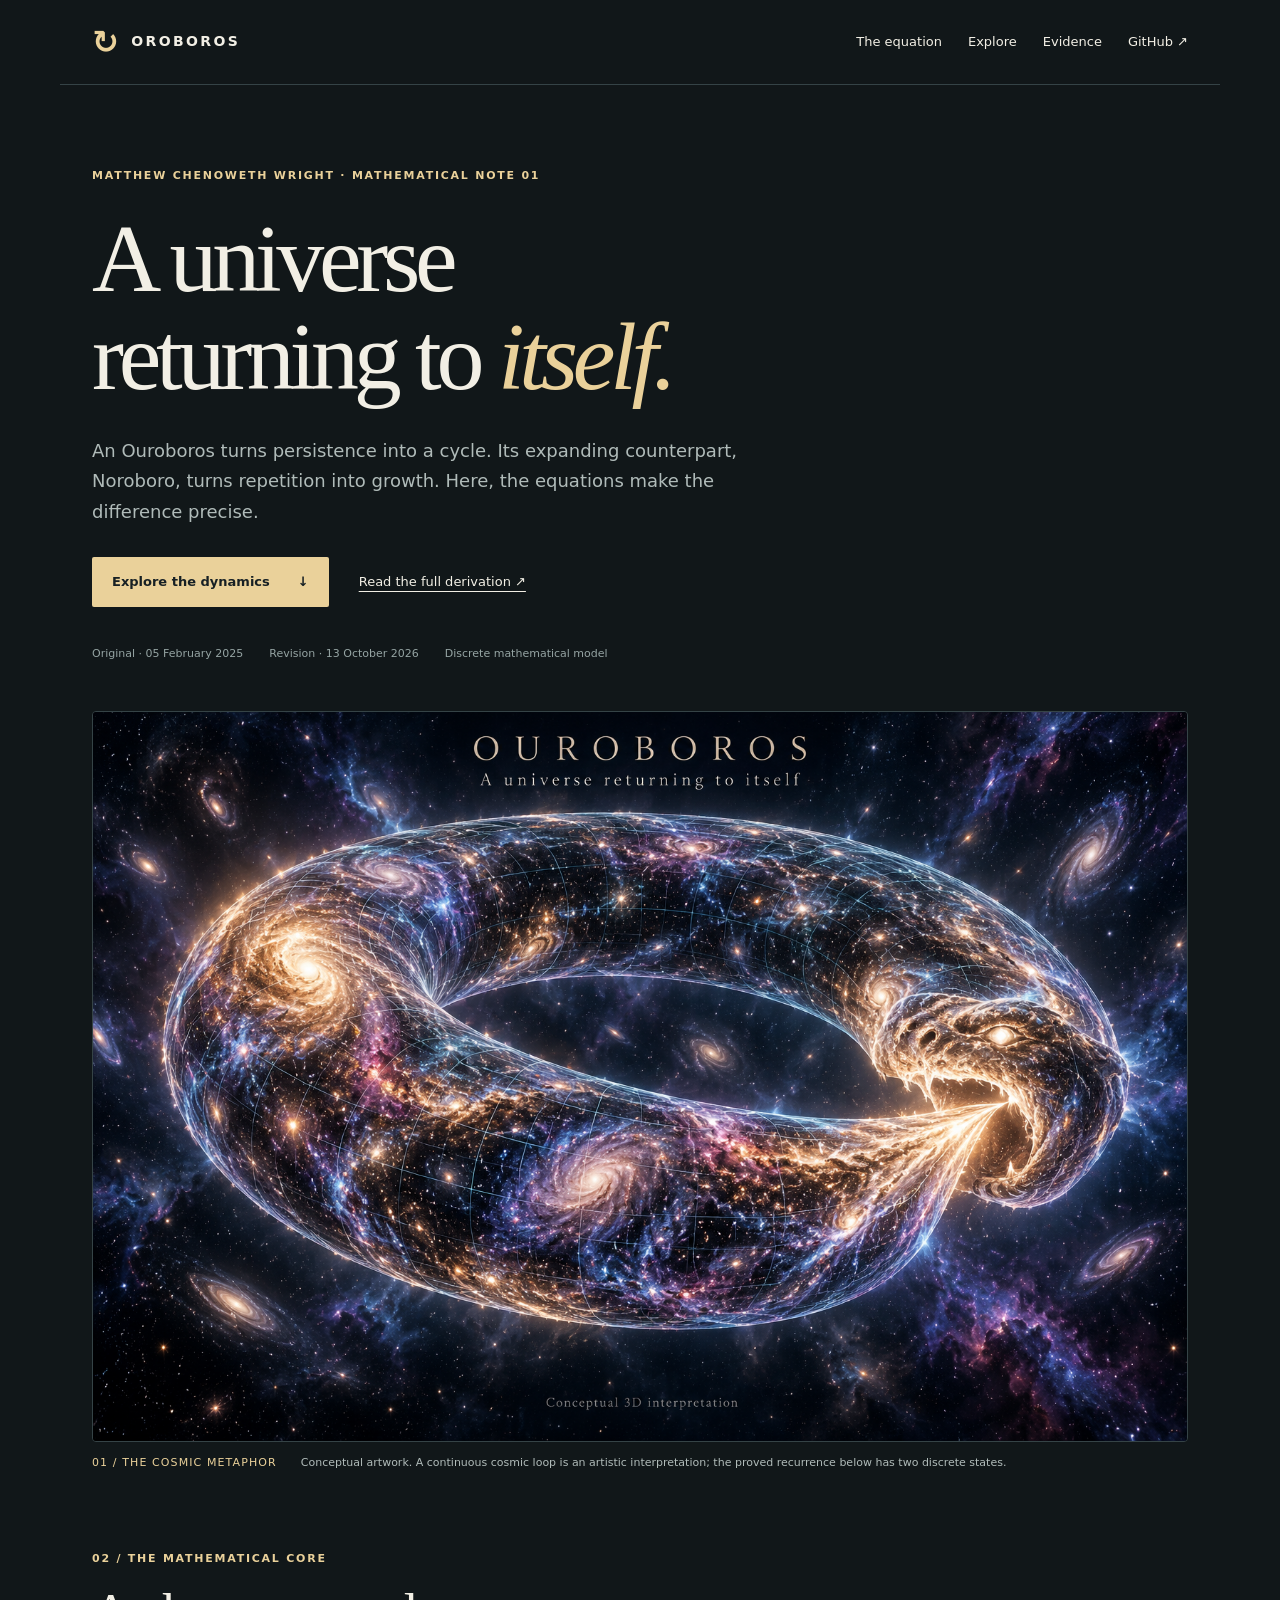
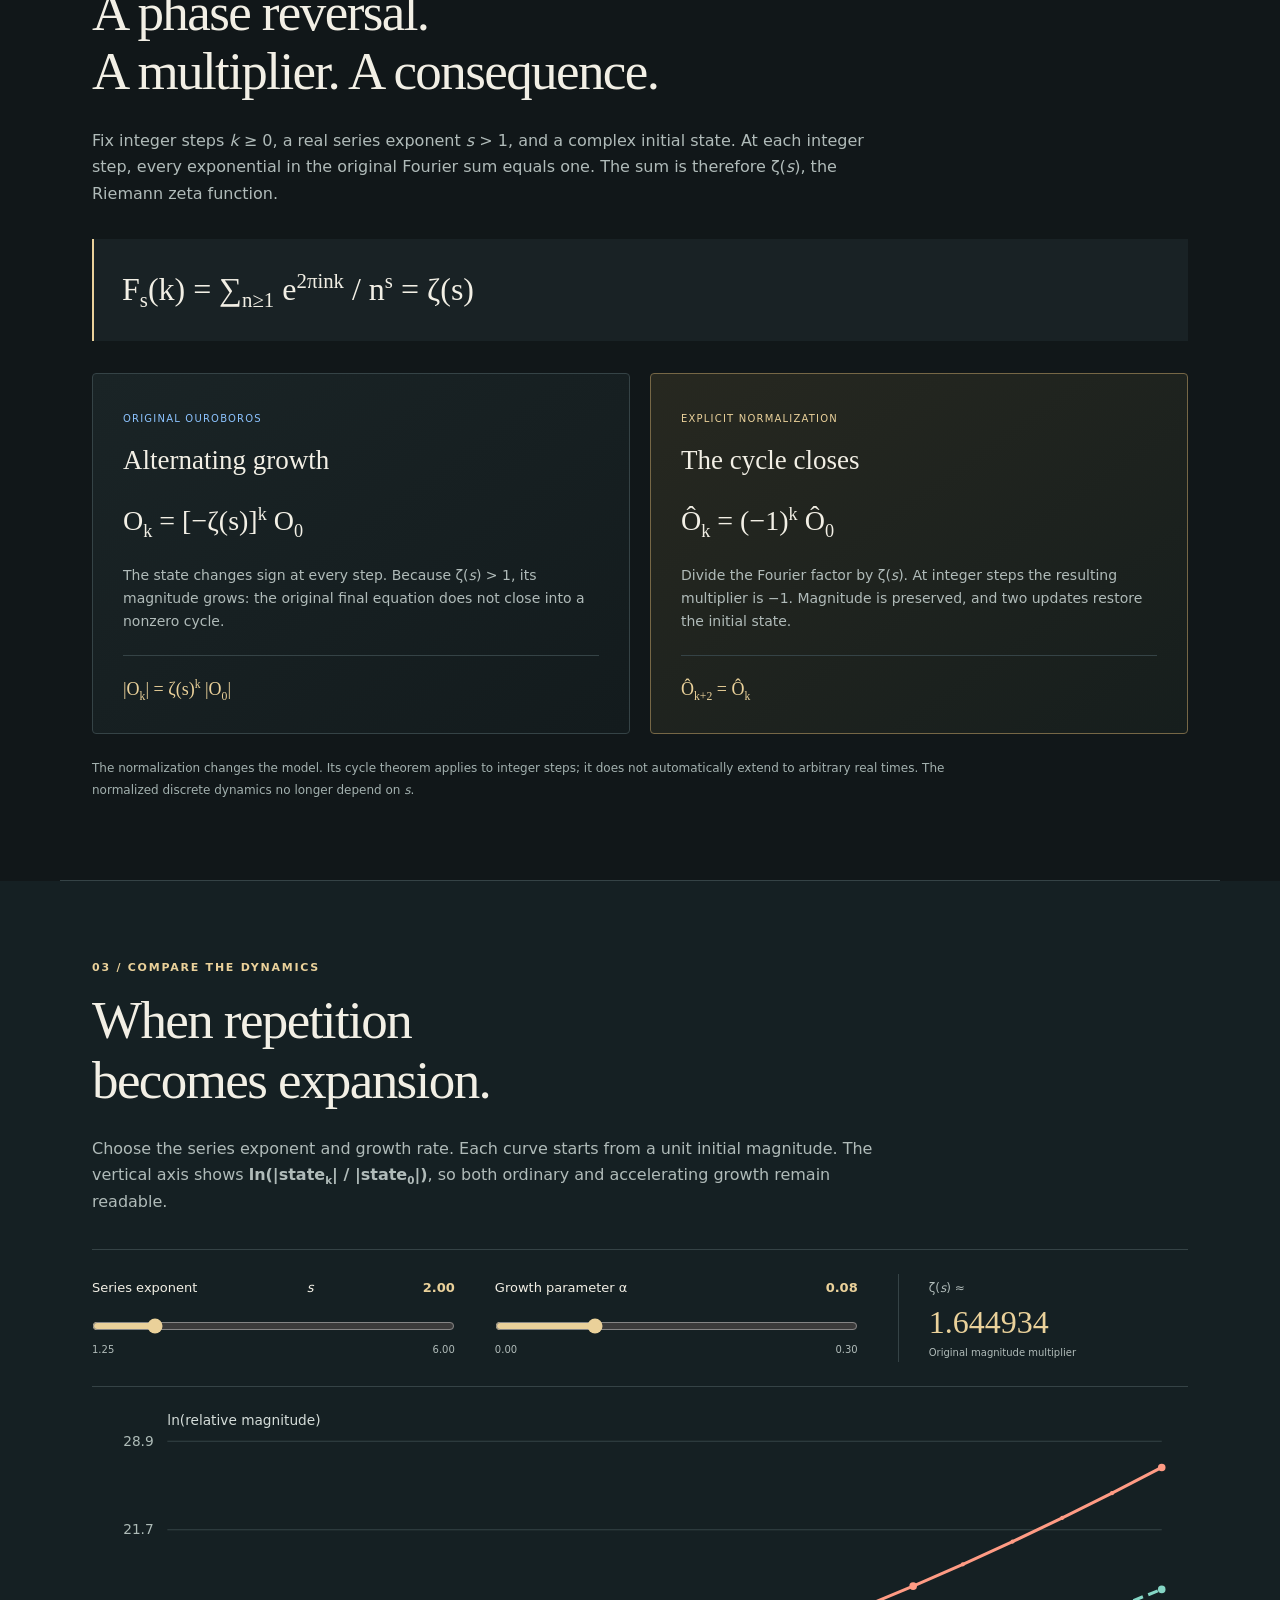
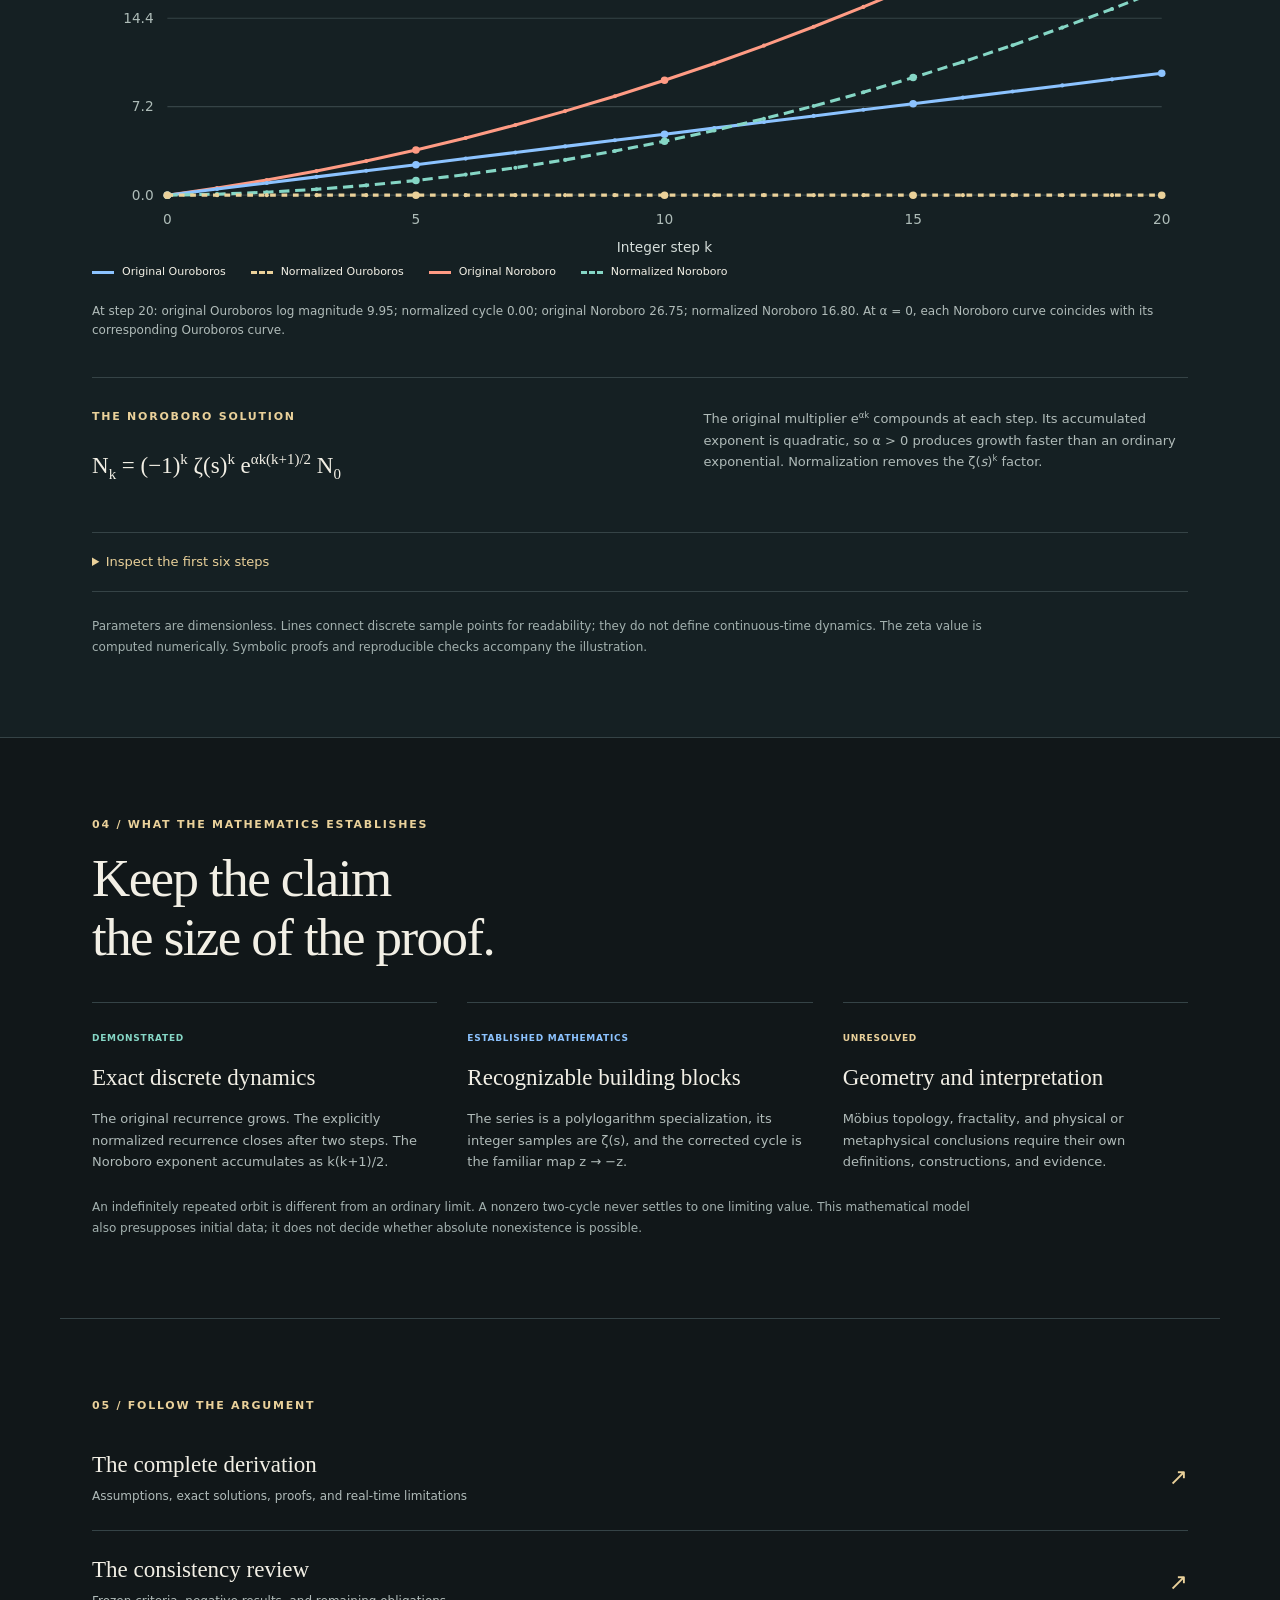
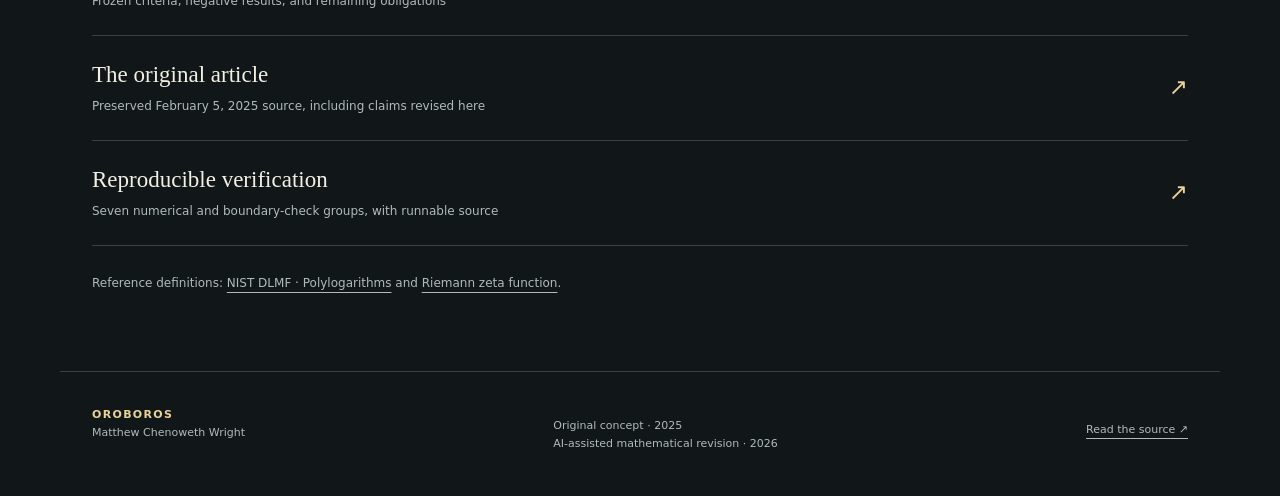
==== index.html @ b9abfb67 "Publish exact Ouroboros derivation, interactive comparison, and cosmic artwork" ====
<!doctype html>
<html lang="en">
<head>
  <meta charset="utf-8">
  <meta name="viewport" content="width=device-width, initial-scale=1">
  <meta name="description" content="Explore the Ouroboros and Noroboro equations: exact solutions, a normalized two-cycle, and an interactive comparison of recursion and growth.">
  <meta name="theme-color" content="#111719">
  <title>Oroboros — Cycles, recursion & growth</title>
  <link rel="stylesheet" href="assets/style.css">
  <script src="src/math.js" defer></script>
  <script src="assets/app.js" defer></script>
</head>
<body>
  <a class="skip" href="#main">Skip to content</a>
  <header class="site-header wrap">
    <a href="#" class="wordmark" aria-label="Oroboros home"><span class="mark" aria-hidden="true">↻</span> OROBOROS</a>
    <nav aria-label="Main navigation"><a href="#derivation">The equation</a><a href="#explore">Explore</a><a href="#evidence">Evidence</a><a href="https://github.com/enuminous/Oroboros">GitHub <span aria-hidden="true">↗</span></a></nav>
  </header>
  <main id="main">
    <section class="hero wrap">
      <p class="eyebrow">MATTHEW CHENOWETH WRIGHT · MATHEMATICAL NOTE 01</p>
      <h1>A universe<br>returning to <em>itself.</em></h1>
      <p class="lede">An Ouroboros turns persistence into a cycle. Its expanding counterpart, Noroboro, turns repetition into growth. Here, the equations make the difference precise.</p>
      <div class="hero-actions"><a class="button" href="#explore">Explore the dynamics <span aria-hidden="true">↓</span></a><a class="text-link" href="https://github.com/enuminous/Oroboros/blob/main/docs/DERIVATION.md">Read the full derivation ↗</a></div>
      <div class="metadata"><span>Original · 05 February 2025</span><span>Revision · 13 October 2026</span><span>Discrete mathematical model</span></div>
    </section>
    <figure class="cosmic wrap">
      <img src="assets/ouroboros-universe.png" alt="Conceptual three-dimensional cosmic Ouroboros: a closed wireframe loop made of galaxies curves into a serpent consuming its own tail." width="1536" height="1024">
      <figcaption><span>01 / THE COSMIC METAPHOR</span> Conceptual artwork. A continuous cosmic loop is an artistic interpretation; the proved recurrence below has two discrete states.</figcaption>
    </figure>
    <section id="derivation" class="section wrap">
      <div class="section-heading"><p class="eyebrow">02 / THE MATHEMATICAL CORE</p><h2>A phase reversal.<br>A multiplier. A consequence.</h2></div>
      <p class="section-intro">Fix integer steps <i>k</i> ≥ 0, a real series exponent <i>s</i> &gt; 1, and a complex initial state. At each integer step, every exponential in the original Fourier sum equals one. The sum is therefore ζ(<i>s</i>), the Riemann zeta function.</p>
      <div class="equation-banner" aria-label="F sub s of k equals the sum over positive integers n of exp 2 pi i n k divided by n to the s, equals zeta of s">
        F<sub>s</sub>(k) = ∑<sub>n≥1</sub> e<sup>2πink</sup> / n<sup>s</sup> = ζ(s)
      </div>
      <div class="model-grid">
        <article class="model-card"><span class="tag">ORIGINAL OUROBOROS</span><h3>Alternating growth</h3><p class="formula">O<sub>k</sub> = [−ζ(s)]<sup>k</sup> O<sub>0</sub></p><p>The state changes sign at every step. Because ζ(<i>s</i>) &gt; 1, its magnitude grows: the original final equation does not close into a nonzero cycle.</p><p class="result">|O<sub>k</sub>| = ζ(s)<sup>k</sup> |O<sub>0</sub>|</p></article>
        <article class="model-card corrected"><span class="tag">EXPLICIT NORMALIZATION</span><h3>The cycle closes</h3><p class="formula">Ô<sub>k</sub> = (−1)<sup>k</sup> Ô<sub>0</sub></p><p>Divide the Fourier factor by ζ(<i>s</i>). At integer steps the resulting multiplier is −1. Magnitude is preserved, and two updates restore the initial state.</p><p class="result">Ô<sub>k+2</sub> = Ô<sub>k</sub></p></article>
      </div>
      <p class="note">The normalization changes the model. Its cycle theorem applies to integer steps; it does not automatically extend to arbitrary real times. The normalized discrete dynamics no longer depend on <i>s</i>.</p>
    </section>
    <section id="explore" class="section explorer">
      <div class="wrap">
        <div class="section-heading"><p class="eyebrow">03 / COMPARE THE DYNAMICS</p><h2>When repetition<br>becomes expansion.</h2></div>
        <p class="section-intro">Choose the series exponent and growth rate. Each curve starts from a unit initial magnitude. The vertical axis shows <strong>ln(|state<sub>k</sub>| / |state<sub>0</sub>|)</strong>, so both ordinary and accelerating growth remain readable.</p>
        <noscript><p class="note">Enable JavaScript for the interactive comparison. All equations and conclusions remain available on this page and in the derivation.</p></noscript>
        <div class="controls">
          <label for="exponent"><span>Series exponent <i>s</i><output id="exponent-value" for="exponent">2.00</output></span><input id="exponent" type="range" min="1.25" max="6" step="0.25" value="2"><small>1.25 <span>6.00</span></small></label>
          <label for="alpha"><span>Growth parameter α<output id="alpha-value" for="alpha">0.08</output></span><input id="alpha" type="range" min="0" max="0.30" step="0.01" value="0.08"><small>0.00 <span>0.30</span></small></label>
          <div class="zeta-readout"><span>ζ(<i>s</i>) ≈</span><strong id="zeta-value">1.644934</strong><small>Original magnitude multiplier</small></div>
        </div>
        <div class="chart-frame"><svg id="chart" viewBox="0 0 960 400" role="img" aria-labelledby="chart-title chart-description"><title id="chart-title">Log magnitude of four discrete recurrences</title><desc id="chart-description">Interactive comparison across integer steps zero through twenty. The normalized Ouroboros stays at zero log magnitude.</desc><g id="chart-content"></g></svg></div>
        <div class="legend" aria-label="Chart legend"><span class="legend-original">Original Ouroboros</span><span class="legend-cycle">Normalized Ouroboros</span><span class="legend-noroboro">Original Noroboro</span><span class="legend-normalized">Normalized Noroboro</span></div>
        <p id="chart-summary" class="chart-summary" aria-live="polite"></p>
        <div class="growth-formula"><div><p class="eyebrow">THE NOROBORO SOLUTION</p><p class="formula">N<sub>k</sub> = (−1)<sup>k</sup> ζ(s)<sup>k</sup> e<sup>αk(k+1)/2</sup> N<sub>0</sub></p></div><p>The original multiplier e<sup>αk</sup> compounds at each step. Its accumulated exponent is quadratic, so α &gt; 0 produces growth faster than an ordinary exponential. Normalization removes the ζ(<i>s</i>)<sup>k</sup> factor.</p></div>
        <details><summary>Inspect the first six steps</summary><p>These signed values use real initial state 1. The chart above shows magnitude, so sign reversal is visible here.</p><div class="table-scroll"><table><thead><tr><th scope="col">Step k</th><th scope="col">Original O<sub>k</sub></th><th scope="col">Normalized Ô<sub>k</sub></th><th scope="col">Original N<sub>k</sub></th><th scope="col">Normalized N̂<sub>k</sub></th></tr></thead><tbody id="step-table"></tbody></table></div></details>
        <p class="note">Parameters are dimensionless. Lines connect discrete sample points for readability; they do not define continuous-time dynamics. The zeta value is computed numerically. Symbolic proofs and reproducible checks accompany the illustration.</p>
      </div>
    </section>
    <section id="evidence" class="section wrap">
      <div class="section-heading"><p class="eyebrow">04 / WHAT THE MATHEMATICS ESTABLISHES</p><h2>Keep the claim<br>the size of the proof.</h2></div>
      <div class="evidence-grid">
        <article><span class="status demonstrated">DEMONSTRATED</span><h3>Exact discrete dynamics</h3><p>The original recurrence grows. The explicitly normalized recurrence closes after two steps. The Noroboro exponent accumulates as k(k+1)/2.</p></article>
        <article><span class="status established">ESTABLISHED MATHEMATICS</span><h3>Recognizable building blocks</h3><p>The series is a polylogarithm specialization, its integer samples are ζ(s), and the corrected cycle is the familiar map z → −z.</p></article>
        <article><span class="status unresolved">UNRESOLVED</span><h3>Geometry and interpretation</h3><p>Möbius topology, fractality, and physical or metaphysical conclusions require their own definitions, constructions, and evidence.</p></article>
      </div>
      <p class="note">An indefinitely repeated orbit is different from an ordinary limit. A nonzero two-cycle never settles to one limiting value. This mathematical model also presupposes initial data; it does not decide whether absolute nonexistence is possible.</p>
    </section>
    <section class="section resources wrap">
      <p class="eyebrow">05 / FOLLOW THE ARGUMENT</p>
      <a href="https://github.com/enuminous/Oroboros/blob/main/docs/DERIVATION.md"><span><strong>The complete derivation</strong><small>Assumptions, exact solutions, proofs, and real-time limitations</small></span><span aria-hidden="true">↗</span></a>
      <a href="https://github.com/enuminous/Oroboros/blob/main/docs/CONSISTENCY_REVIEW.md"><span><strong>The consistency review</strong><small>Frozen criteria, negative results, and remaining obligations</small></span><span aria-hidden="true">↗</span></a>
      <a href="archive/2025-02-05-original.html"><span><strong>The original article</strong><small>Preserved February 5, 2025 source, including claims revised here</small></span><span aria-hidden="true">↗</span></a>
      <a href="https://github.com/enuminous/Oroboros/blob/main/verification/results.json"><span><strong>Reproducible verification</strong><small>Seven numerical and boundary-check groups, with runnable source</small></span><span aria-hidden="true">↗</span></a>
      <p class="references">Reference definitions: <a href="https://dlmf.nist.gov/25.12#ii">NIST DLMF · Polylogarithms</a> and <a href="https://dlmf.nist.gov/25.2">Riemann zeta function</a>.</p>
    </section>
  </main>
  <footer class="wrap"><p><strong>OROBOROS</strong><br>Matthew Chenoweth Wright</p><p>Original concept · 2025<br>AI-assisted mathematical revision · 2026</p><a href="https://github.com/enuminous/Oroboros">Read the source ↗</a></footer>
</body>
</html>
---- assets/style.css ----
:root{color-scheme:dark;--bg:#111719;--surface:#192225;--ink:#f2efe5;--muted:#b0bbb9;--line:#354346;--gold:#ead19a;--blue:#8cc3ff;--coral:#ff9b84;--mint:#85d6c5;--serif:Georgia,'Times New Roman',serif;--sans:system-ui,-apple-system,BlinkMacSystemFont,'Segoe UI',sans-serif}
*{box-sizing:border-box}html{scroll-behavior:smooth;scroll-padding-top:24px}body{margin:0;background:var(--bg);color:var(--ink);font:16px/1.65 var(--sans)}a{color:inherit;text-decoration-thickness:1px;text-underline-offset:5px}a:hover{color:var(--gold)}button,input{font:inherit}a:focus-visible,input:focus-visible,summary:focus-visible{outline:3px solid var(--gold);outline-offset:6px}p,h1,h2,h3,figure{margin:0}p+p{margin-top:1em}sub,sup{line-height:0;font-size:.65em}.wrap{max-width:1160px;margin-inline:auto;padding-inline:32px}.skip{position:fixed;top:-100px;left:20px;background:var(--gold);color:var(--bg);padding:12px;z-index:3}.skip:focus{top:12px}.site-header{display:flex;justify-content:space-between;align-items:center;gap:24px;padding-block:26px;border-bottom:1px solid var(--line)}.wordmark{text-decoration:none;letter-spacing:.17em;font-size:14px;font-weight:700;display:flex;align-items:center;gap:10px}.mark{font-size:32px;line-height:1;color:var(--gold)}nav{display:flex;gap:26px;font-size:13px}nav a{text-decoration:none}.eyebrow{color:var(--gold);font-size:11px;font-weight:600;letter-spacing:.16em;line-height:1.7}.hero{padding-top:82px;padding-bottom:48px}h1{font:normal clamp(48px,7.8vw,96px)/1.02 var(--serif);letter-spacing:-.055em;margin-block:24px 30px;max-width:980px}h1 em{color:var(--gold);font-weight:normal}.lede{max-width:670px;color:var(--muted);font-size:18px;line-height:1.7}.hero-actions{display:flex;gap:30px;align-items:center;flex-wrap:wrap;margin-top:30px}.button{display:inline-flex;gap:28px;align-items:center;background:var(--gold);color:#172024;text-decoration:none;font-size:13px;font-weight:650;padding:14px 20px;border-radius:2px}.button:hover{background:#f4dfb8;color:#111719}.text-link{font-size:13px}.metadata{display:flex;gap:26px;flex-wrap:wrap;color:#95a4a3;font-size:11px;margin-top:38px}.cosmic img{display:block;width:100%;height:auto;border:1px solid var(--line);border-radius:4px;background:var(--surface)}figcaption{font-size:11px;color:var(--muted);line-height:1.65;margin-top:12px;display:flex;gap:24px}figcaption span{white-space:nowrap;color:var(--gold);letter-spacing:.1em}.section{padding-block:78px;border-bottom:1px solid var(--line)}.section-heading{margin-bottom:26px}h2{font:normal clamp(33px,4.5vw,53px)/1.12 var(--serif);letter-spacing:-.03em;margin-top:14px}.section-intro{color:var(--muted);max-width:800px;font-size:16px}.equation-banner{font:normal clamp(20px,3vw,32px)/1.8 var(--serif);margin-block:32px;padding:22px 28px;background:var(--surface);border-left:2px solid var(--gold);overflow-wrap:anywhere}.model-grid{display:grid;grid-template-columns:1fr 1fr;gap:20px}.model-card{padding:30px;border:1px solid var(--line);border-radius:4px;background:linear-gradient(145deg,#1a2426,#131b1d)}.model-card.corrected{border-color:#766746;background:linear-gradient(145deg,#272820,#161e1d)}.tag{font-size:10px;letter-spacing:.12em;color:var(--blue)}.corrected .tag{color:var(--gold)}h3{font:normal 27px/1.25 var(--serif);margin-top:14px}.formula{font:normal clamp(20px,2.3vw,28px)/1.8 var(--serif);margin-block:18px;overflow-wrap:anywhere}.model-card>p:not(.formula):not(.result){font-size:14px;color:var(--muted)}.result{font:normal 18px/1.5 var(--serif);border-top:1px solid var(--line);padding-top:20px;margin-top:22px;color:var(--gold)}.note{font-size:12px;color:#a3b1af;max-width:900px;margin-top:24px;line-height:1.8}.explorer{background:#152023}.controls{display:grid;grid-template-columns:1fr 1fr .8fr;gap:40px;margin-top:34px;align-items:center;padding:24px 0;border-block:1px solid var(--line)}.controls label{display:block;min-width:0}.controls label>span{display:flex;justify-content:space-between;gap:12px;font-size:13px}.controls output{font-weight:650;color:var(--gold);font-variant-numeric:tabular-nums}.controls input{display:block;width:100%;accent-color:var(--gold);margin:19px 0 8px;cursor:pointer}.controls small{font-size:10px;color:var(--muted);display:block}.controls small>span{float:right}.zeta-readout{border-left:1px solid var(--line);padding-left:30px}.zeta-readout>span{font-size:12px;color:var(--muted)}.zeta-readout strong{display:block;font:normal 32px/1.4 var(--serif);color:var(--gold)}.chart-frame{margin-top:20px;overflow:hidden}#chart{display:block;width:100%;height:auto;min-height:210px;max-height:470px}#chart text{font-family:var(--sans);font-size:12px;fill:#aebcb8}#chart .axis-label{font-size:12px;fill:#d5ddda}.legend{display:flex;flex-wrap:wrap;gap:15px 25px;font-size:11px}.legend span{display:flex;gap:8px;align-items:center}.legend span:before{content:'';display:block;width:22px;border-top:3px solid var(--blue)}.legend .legend-cycle:before{border-color:var(--gold);border-top-style:dashed}.legend .legend-noroboro:before{border-color:var(--coral)}.legend .legend-normalized:before{border-color:var(--mint);border-top-style:dashed}.chart-summary{margin-top:20px;color:var(--muted);font-size:12px;min-height:24px}.growth-formula{margin-top:36px;border-top:1px solid var(--line);padding-top:30px;display:grid;grid-template-columns:1.2fr 1fr;gap:30px;align-items:start}.growth-formula .formula{font-size:23px}.growth-formula>p{font-size:13px;color:var(--muted)}details{border-block:1px solid var(--line);padding:18px 0;margin-top:28px;font-size:12px}summary{cursor:pointer;font-size:13px;color:var(--gold)}details>p{color:var(--muted);margin-top:16px}.table-scroll{overflow:auto}table{width:100%;border-collapse:collapse;margin-top:16px;text-align:right;font-variant-numeric:tabular-nums}th,td{border-bottom:1px solid var(--line);padding:10px;white-space:nowrap}th{font-weight:500;color:var(--muted);font-size:11px}th:first-child,td:first-child{text-align:left}.evidence-grid{display:grid;grid-template-columns:repeat(3,1fr);gap:30px;margin-top:35px}.evidence-grid article{border-top:1px solid var(--line);padding-top:20px}.status{font-size:9px;font-weight:650;letter-spacing:.08em}.demonstrated{color:var(--mint)}.established{color:var(--blue)}.unresolved{color:var(--gold)}.evidence-grid h3{font-size:23px}.evidence-grid p{font-size:13px;color:var(--muted);margin-top:16px}.resources>a{display:flex;justify-content:space-between;align-items:center;gap:20px;border-bottom:1px solid var(--line);padding:23px 0;text-decoration:none}.resources>a strong{font:normal 23px/1.4 var(--serif)}.resources>a small{display:block;color:var(--muted);font-size:12px;margin-top:6px}.resources>a>span:last-child{color:var(--gold);font-size:23px}.resources .eyebrow{margin-bottom:10px}.references{margin-top:28px;font-size:12px;color:var(--muted)}footer{display:flex;justify-content:space-between;gap:30px;padding-block:34px 42px;font-size:11px;color:var(--muted)}footer strong{color:var(--gold);font-size:11px;letter-spacing:.12em}footer a{white-space:nowrap;align-self:center}
@media(max-width:700px){.wrap{padding-inline:22px}.site-header{align-items:flex-start;gap:16px;flex-direction:column;padding-block:20px}nav{gap:21px;font-size:12px;flex-wrap:wrap}.hero{padding-top:48px}.hero h1{margin-top:21px}.lede{font-size:16px}.hero-actions{gap:20px}.metadata{gap:6px 18px;font-size:10px}.cosmic img{max-height:none}figcaption{display:block}figcaption span{display:block;margin-bottom:5px}.section{padding-block:48px}.model-grid{grid-template-columns:1fr}.model-card{padding:24px}.equation-banner{padding:20px 15px;font-size:21px}.controls{grid-template-columns:1fr 1fr;gap:24px}.zeta-readout{grid-column:1/-1;border-left:0;border-top:1px solid var(--line);padding:14px 0 0;display:flex;gap:12px;align-items:center;flex-wrap:wrap}.zeta-readout strong{font-size:25px}.chart-frame{margin-inline:-10px}#chart{min-height:190px}.growth-formula{grid-template-columns:1fr;gap:8px}.evidence-grid{grid-template-columns:1fr;gap:28px}.evidence-grid h3{font-size:26px}.resources>a strong{font-size:21px}footer{flex-wrap:wrap;gap:20px}footer a{width:100%}.legend{gap:10px 18px;font-size:10px}.note{font-size:11px}}
@media(prefers-reduced-motion:reduce){html{scroll-behavior:auto}}
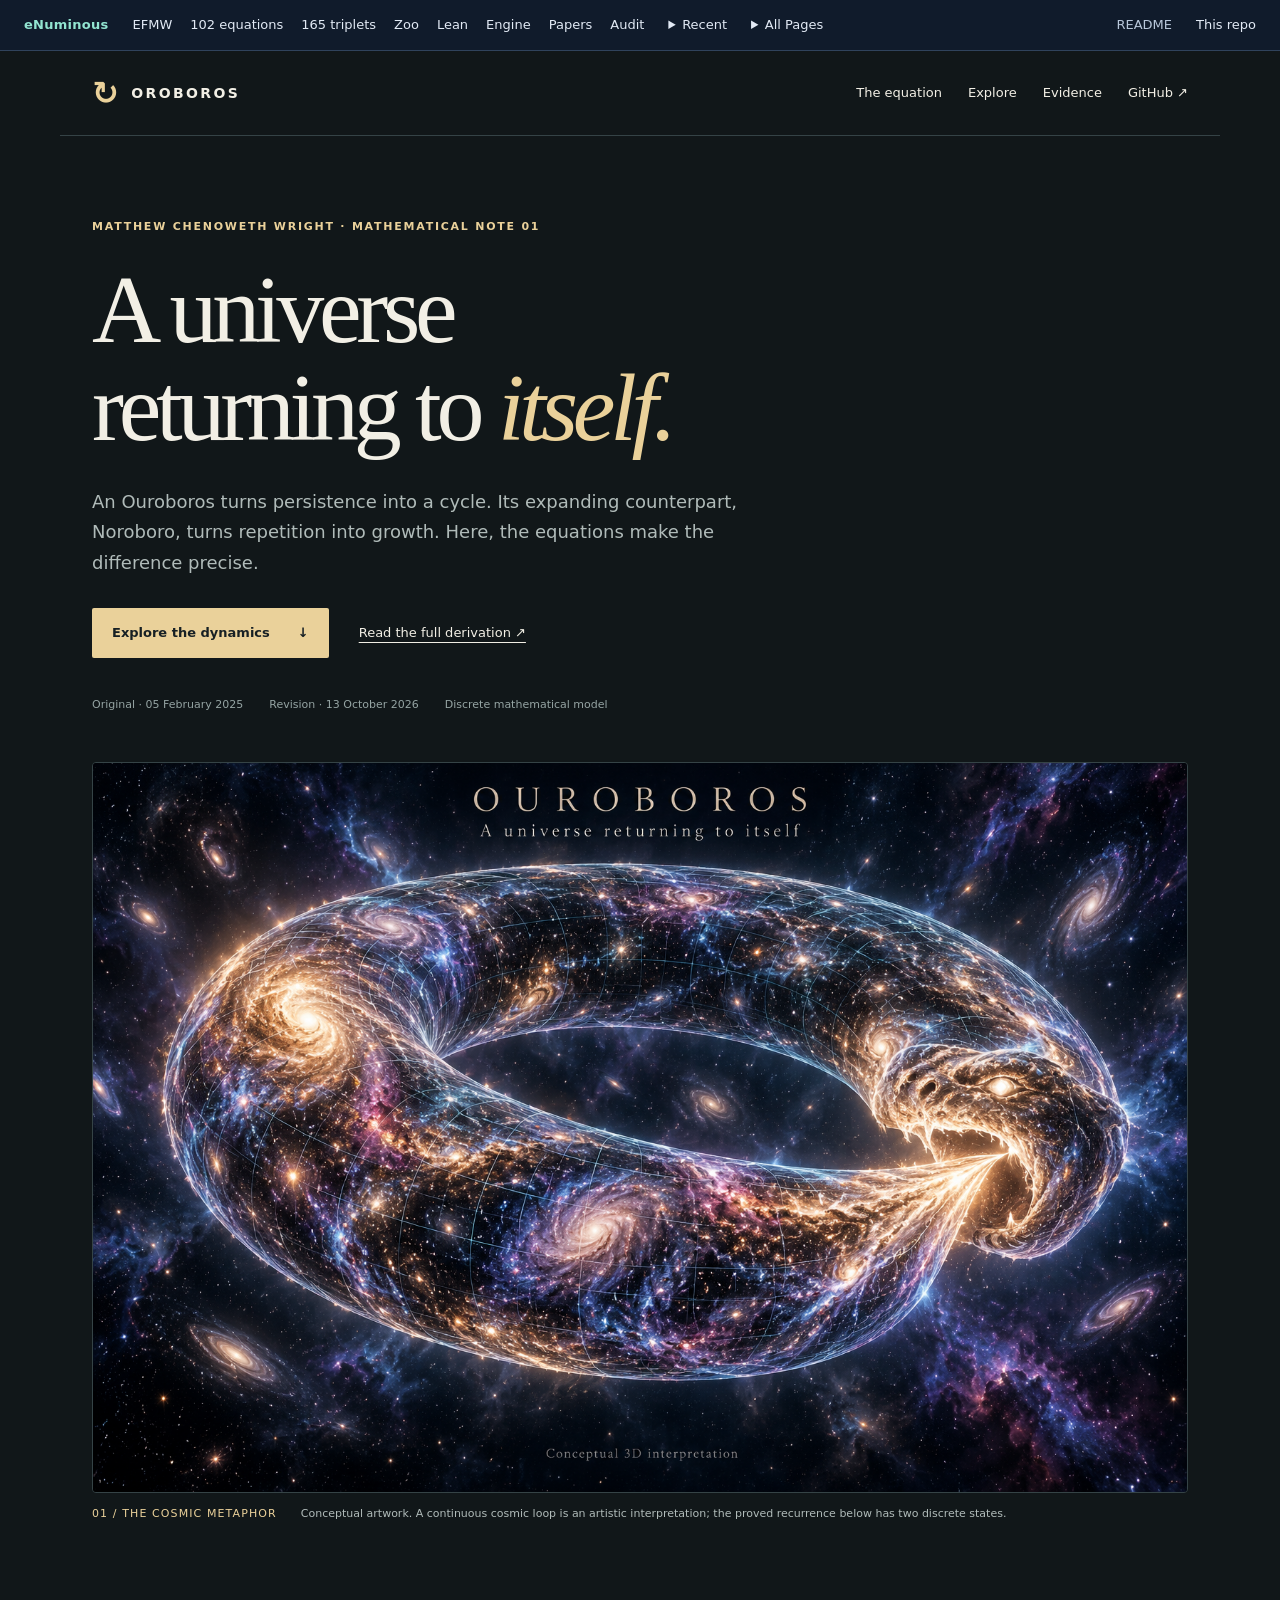
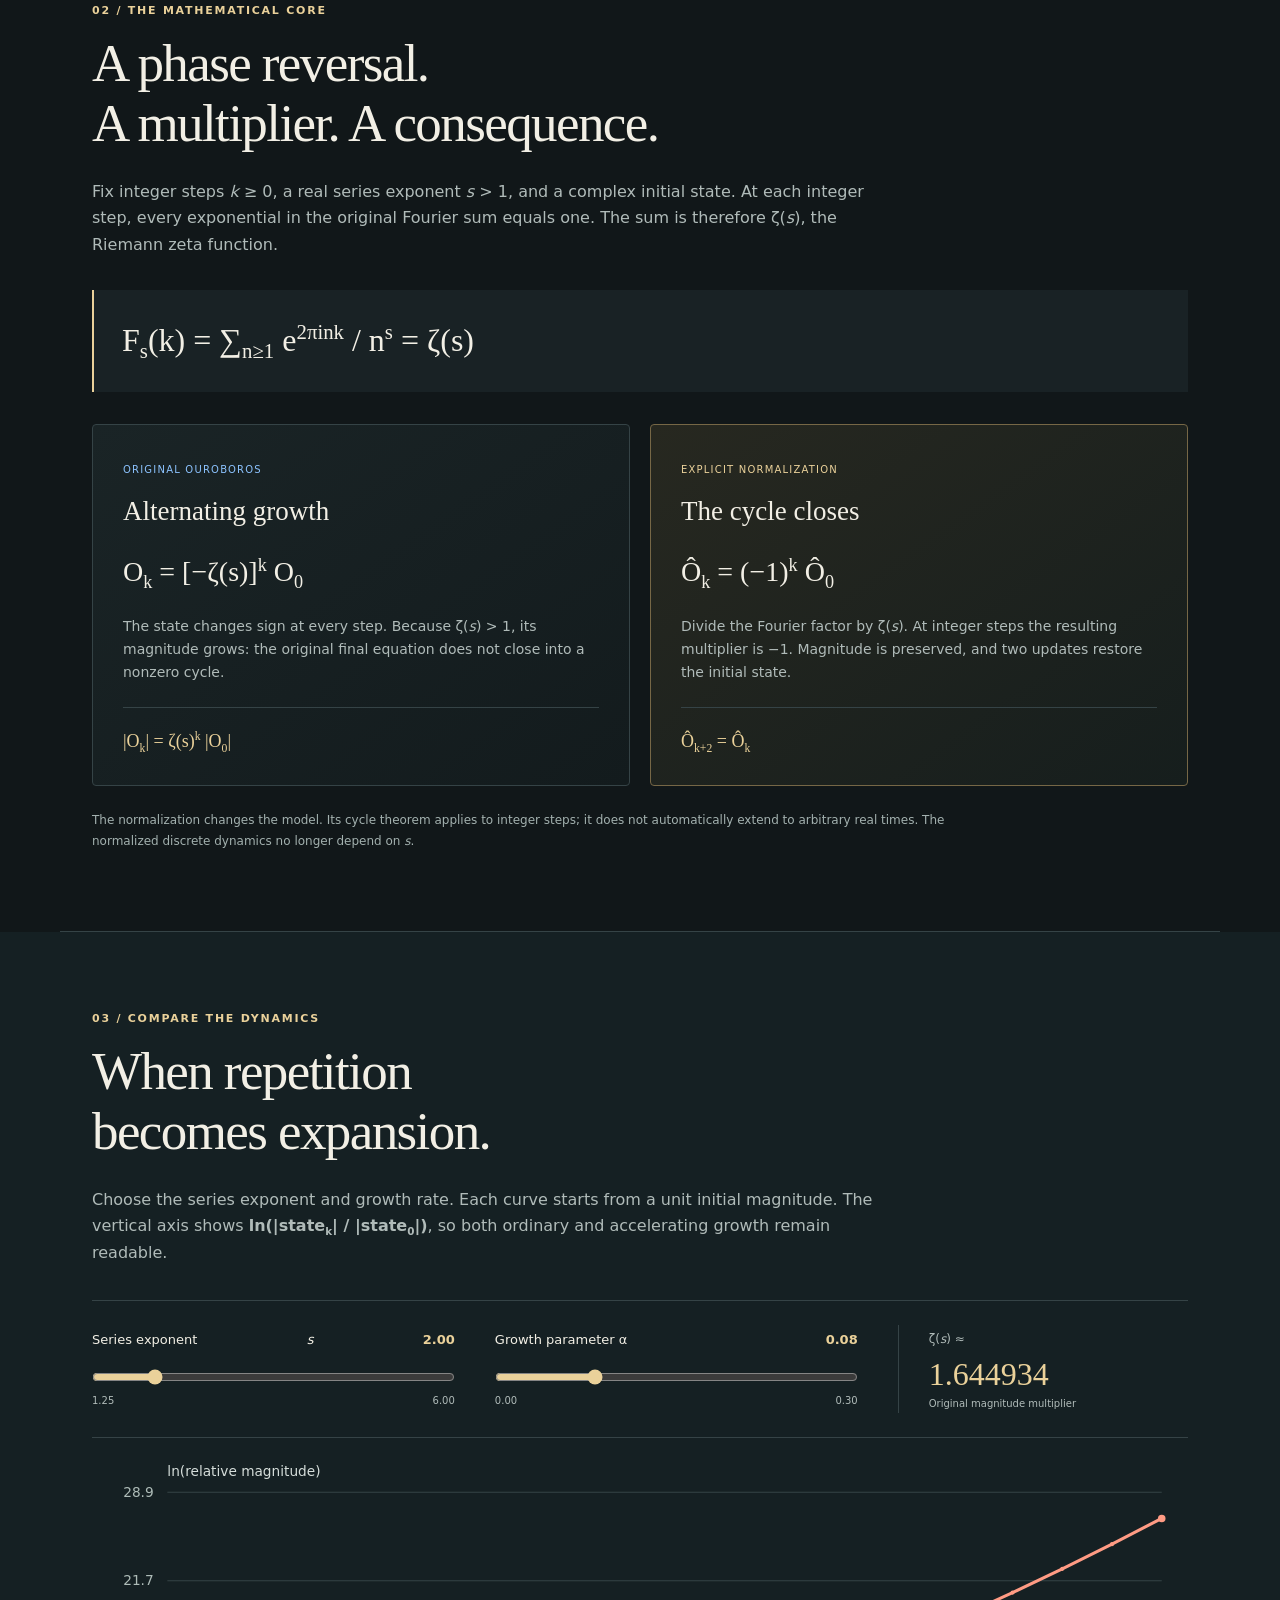
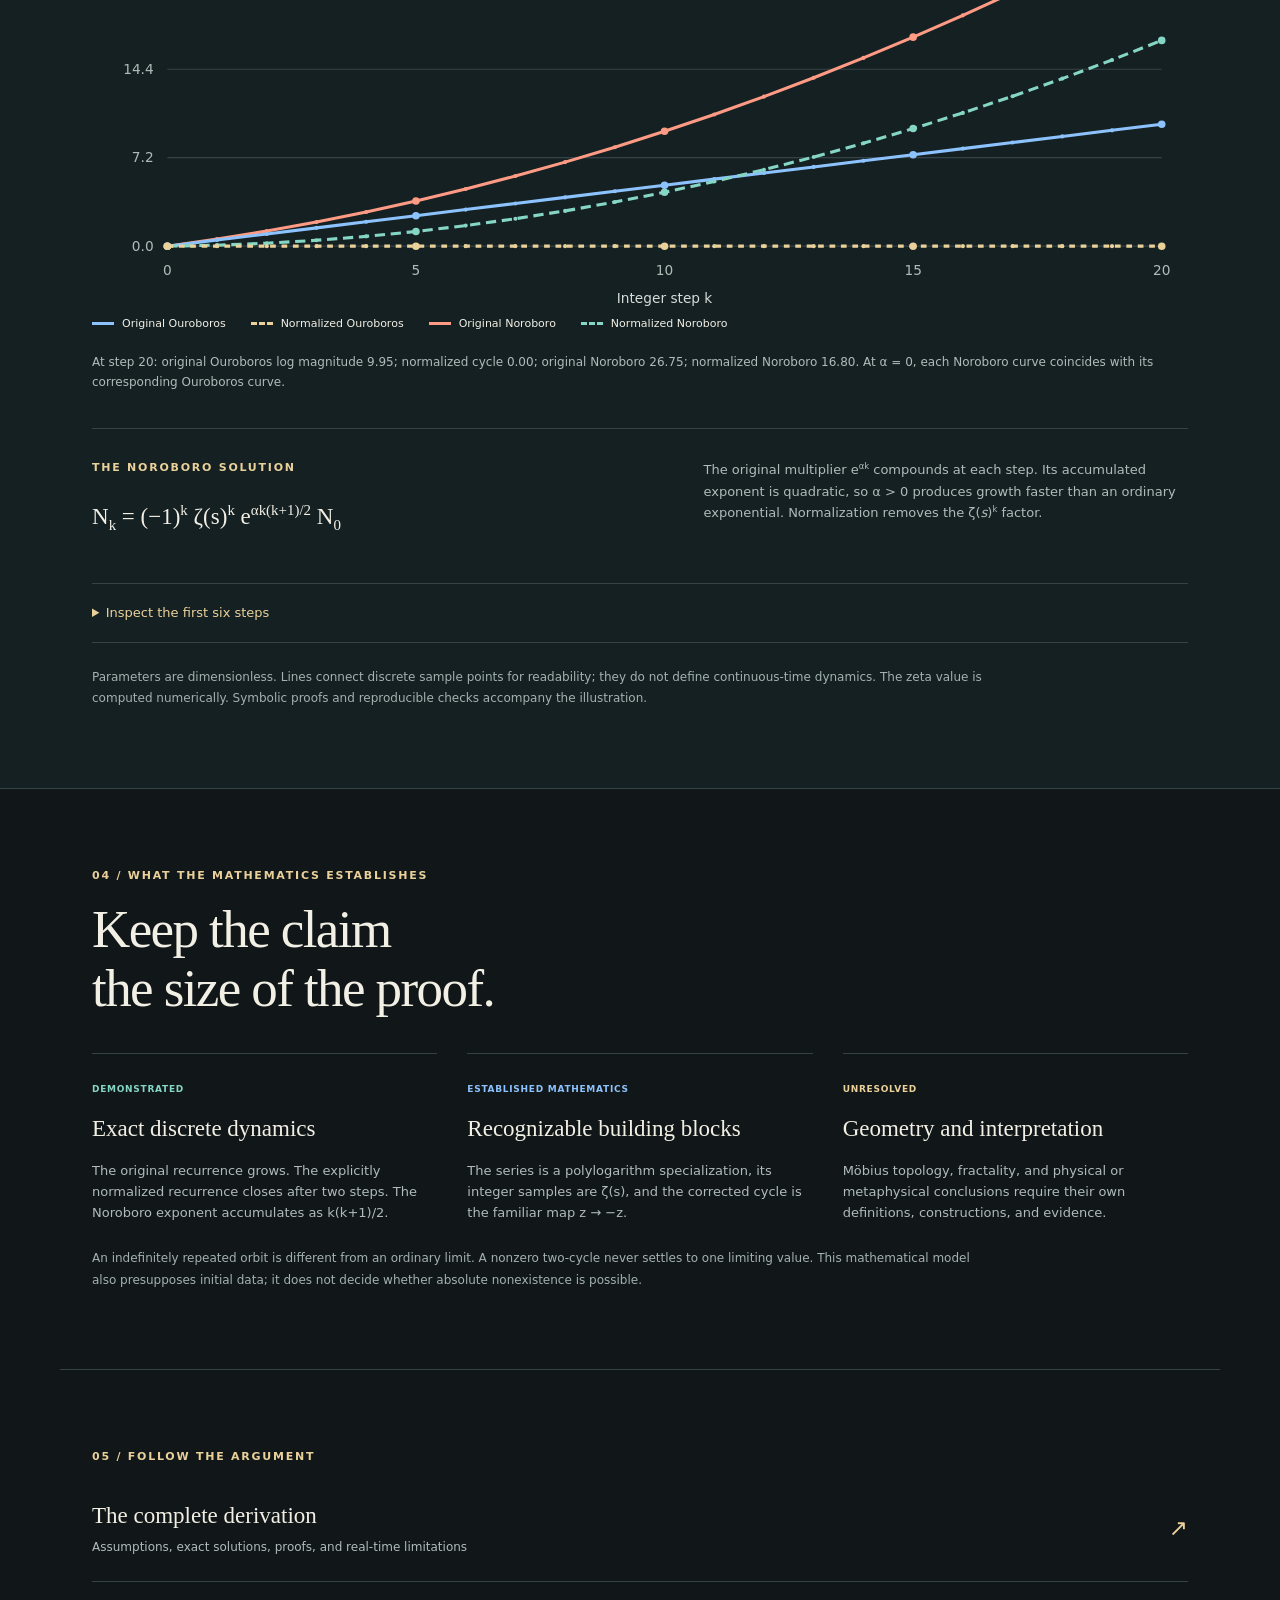
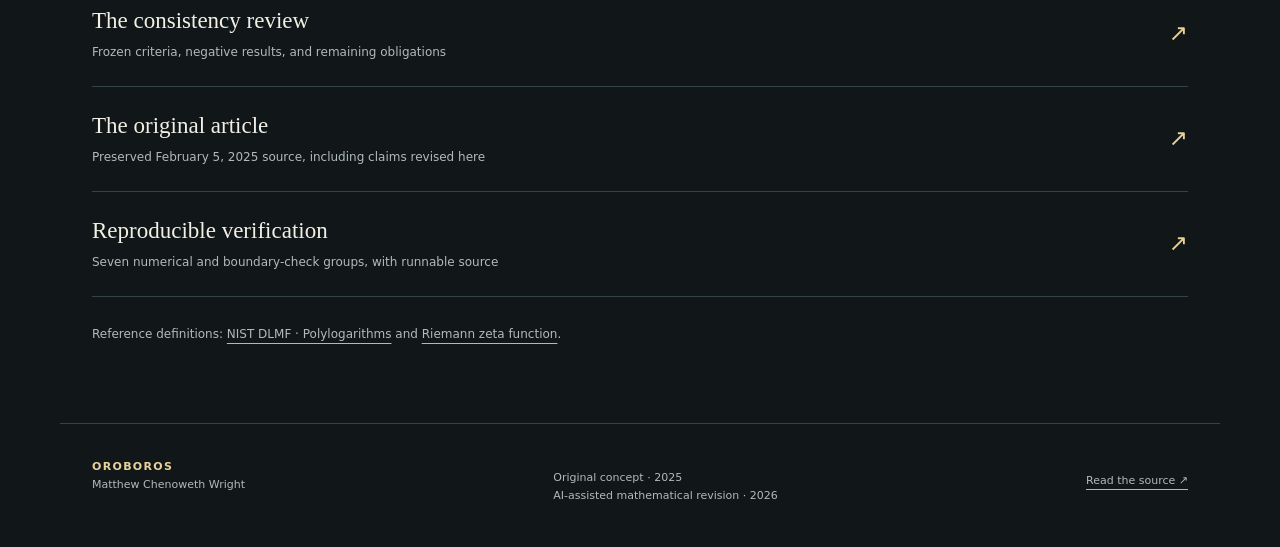
==== commit 4c3560ad: "Refresh shared repository navigation and recent-project links Link the README to verified Pages wher" ====
--- a/index.html
+++ b/index.html
@@ -11,6 +11,11 @@
   <script src="assets/app.js" defer></script>
 </head>
 <body>
+<!-- ENUMINOUS-NAV:START -->
+<style>#enuminous-network{display:block!important;position:relative!important;z-index:9999;isolation:isolate;width:100%!important;max-width:none!important;margin:0!important;padding:0!important;flex:0 0 auto;grid-column:1/-1;text-align:left!important;background:#101b2b!important;color:#edf3fb!important;border:0!important;border-bottom:1px solid #30435c!important;font:13px/1.4 system-ui,-apple-system,BlinkMacSystemFont,"Segoe UI",sans-serif!important;letter-spacing:normal!important;box-sizing:border-box!important}#enuminous-network *{box-sizing:border-box}#enuminous-network .en-row{display:flex;align-items:center;flex-wrap:wrap;gap:4px 8px;max-width:1500px;margin:0 auto;padding:9px 16px}#enuminous-network a,#enuminous-network summary{font:inherit!important;font-size:13px!important;font-weight:500!important;line-height:1.4!important;letter-spacing:normal!important;text-transform:none!important;color:#e2eaf5!important;background:transparent!important;border:0!important;border-radius:5px!important;box-shadow:none!important;text-decoration:none!important;white-space:normal;display:inline-block;padding:7px 8px!important;margin:0!important;cursor:pointer}#enuminous-network a:hover,#enuminous-network summary:hover{background:#253950!important;color:white!important}#enuminous-network a:focus-visible,#enuminous-network summary:focus-visible{outline:2px solid #8ddbcf!important;outline-offset:2px}#enuminous-network .en-brand{font-weight:800!important;color:#92e5d1!important;letter-spacing:.02em!important}#enuminous-network .en-links{display:flex;align-items:center;flex-wrap:wrap;gap:2px}#enuminous-network details{display:block;position:relative;margin:0;padding:0;border:0;background:transparent;color:inherit;font:inherit;box-shadow:none}#enuminous-network summary{display:list-item!important;list-style:disclosure-closed inside}#enuminous-network details[open]>summary{list-style-type:disclosure-open}#enuminous-network .en-pages{position:absolute;right:0;top:100%;width:min(360px,85vw);max-height:65vh;overflow:auto;overscroll-behavior:contain;background:#142238;border:1px solid #30435c;border-radius:8px;padding:8px;box-shadow:0 12px 32px #0006}#enuminous-network .en-pages a{display:block;overflow-wrap:anywhere}#enuminous-network .en-source{margin-left:auto!important;color:#b8c7da!important}@media(max-width:640px){#enuminous-network .en-row{padding:8px;gap:2px}#enuminous-network .en-links{order:3;width:100%;gap:0}#enuminous-network .en-links a{padding:6px 7px!important;font-size:12px!important}#enuminous-network details{position:static}#enuminous-network .en-pages{left:8px;right:8px;width:auto}}</style>
+<div id="enuminous-network" role="navigation" aria-label="eNuminous repository network" data-version="2"><div class="en-row"><a class="en-brand" href="https://enuminous.github.io/EFMW/repositories.html">eNuminous</a><div class="en-links"><a href="https://enuminous.github.io/EFMW/">EFMW</a><a href="https://github.com/enuminous/Monolithic_102_EFMW">102 equations</a><a href="https://enuminous.github.io/FieldSpace/">165 triplets</a><a href="https://enuminous.github.io/Tortoise/">Zoo</a><a href="https://enuminous.github.io/Aristotle-102-Monolithic-Lean/">Lean</a><a href="https://enuminous.github.io/Archimedes-Engine/">Engine</a><a href="https://enuminous.github.io/medium/papers-essays-index.html">Papers</a><a href="https://github.com/enuminous/EFMW_Post156_Zoo_Audit/blob/main/portfolio/INTERLOCK_AUDIT.md">Audit</a></div><details><summary>Recent</summary><div class="en-pages"><a href="https://enuminous.github.io/Oroboros/">Oroboros</a><a href="https://enuminous.github.io/P-NP/">P-NP</a><a href="https://enuminous.github.io/Research-Program/">Research-Program</a><a href="https://enuminous.github.io/I-Have-Guts/">I-Have-Guts</a><a href="https://enuminous.github.io/Wrights-Law/">Wrights-Law</a><a href="https://enuminous.github.io/Aristotle-eNuminous/">Aristotle-eNuminous</a><a href="https://enuminous.github.io/Multiverse-Simulator/">Multiverse-Simulator</a><a href="https://github.com/enuminous/accelerando-8192">accelerando-8192 · source</a><a href="https://enuminous.github.io/Codex-888/">Codex-888</a></div></details><details><summary>All Pages</summary><div class="en-pages"><a href="https://enuminous.github.io/Alchemy-of-Emergence/">Alchemy-of-Emergence</a><a href="https://enuminous.github.io/Archimedes-3D/">Archimedes-3D</a><a href="https://enuminous.github.io/Archimedes-Engine/">Archimedes-Engine</a><a href="https://enuminous.github.io/Archimedes-Field-Lab/">Archimedes-Field-Lab</a><a href="https://enuminous.github.io/Aristotle-102-Monolithic-Lean/">Aristotle-102-Monolithic-Lean</a><a href="https://enuminous.github.io/Aristotle-165-Einsteinian-Tensors/">Aristotle-165-Einsteinian-Tensors</a><a href="https://enuminous.github.io/Aristotle-Agreement-and-Surprise-Global-Equalibrium-from-Local-Repair/">Aristotle-Agreement-and-Surprise-Global-Equalibrium-from-Local-Repair</a><a href="https://enuminous.github.io/Aristotle-eNuminous/">Aristotle-eNuminous</a><a href="https://enuminous.github.io/Aristotle_EFMW_Lean/">Aristotle_EFMW_Lean</a><a href="https://enuminous.github.io/Avenue5/">Avenue5</a><a href="https://enuminous.github.io/Borges-Library-CollapseOmega/">Borges-Library-CollapseOmega</a><a href="https://enuminous.github.io/Cadence-Zoo-Evidence/">Cadence-Zoo-Evidence</a><a href="https://enuminous.github.io/Codex-888/">Codex-888</a><a href="https://enuminous.github.io/Coherence-Prediction-Engine/">Coherence-Prediction-Engine</a><a href="https://enuminous.github.io/EFMW/">EFMW</a><a href="https://enuminous.github.io/EFMW-Axioms/">EFMW-Axioms</a><a href="https://enuminous.github.io/EFMW-Constants-Problem/">EFMW-Constants-Problem</a><a href="https://enuminous.github.io/EFMW-Neutron-Star-Glitch-Resonance/">EFMW-Neutron-Star-Glitch-Resonance</a><a href="https://enuminous.github.io/EFMW-Scientific-Claims/">EFMW-Scientific-Claims</a><a href="https://enuminous.github.io/Emergentology/">Emergentology</a><a href="https://enuminous.github.io/FieldSpace/">FieldSpace</a><a href="https://enuminous.github.io/I-Have-Guts/">I-Have-Guts</a><a href="https://enuminous.github.io/Mathematics-and-Elite-Squad-Dynamics/">Mathematics-and-Elite-Squad-Dynamics</a><a href="https://enuminous.github.io/medium/">medium</a><a href="https://enuminous.github.io/Medium2/">Medium2</a><a href="https://enuminous.github.io/Medium3/">Medium3</a><a href="https://enuminous.github.io/Multiverse-Simulator/">Multiverse-Simulator</a><a href="https://enuminous.github.io/Oroboros/">Oroboros</a><a href="https://enuminous.github.io/P-NP/">P-NP</a><a href="https://enuminous.github.io/Research-Program/">Research-Program</a><a href="https://enuminous.github.io/Tortoise/">Tortoise</a><a href="https://enuminous.github.io/Universal-Cognitive-Attractor/">Universal-Cognitive-Attractor</a><a href="https://enuminous.github.io/Verbinski-Protocol/">Verbinski-Protocol</a><a href="https://enuminous.github.io/Wrights-Law/">Wrights-Law</a></div></details><a class="en-source" href="https://github.com/enuminous/Oroboros/blob/main/README.md">README</a><a href="https://github.com/enuminous/Oroboros">This repo</a></div></div>
+<!-- ENUMINOUS-NAV:END -->
+
   <a class="skip" href="#main">Skip to content</a>
   <header class="site-header wrap">
     <a href="#" class="wordmark" aria-label="Oroboros home"><span class="mark" aria-hidden="true">↻</span> OROBOROS</a>
